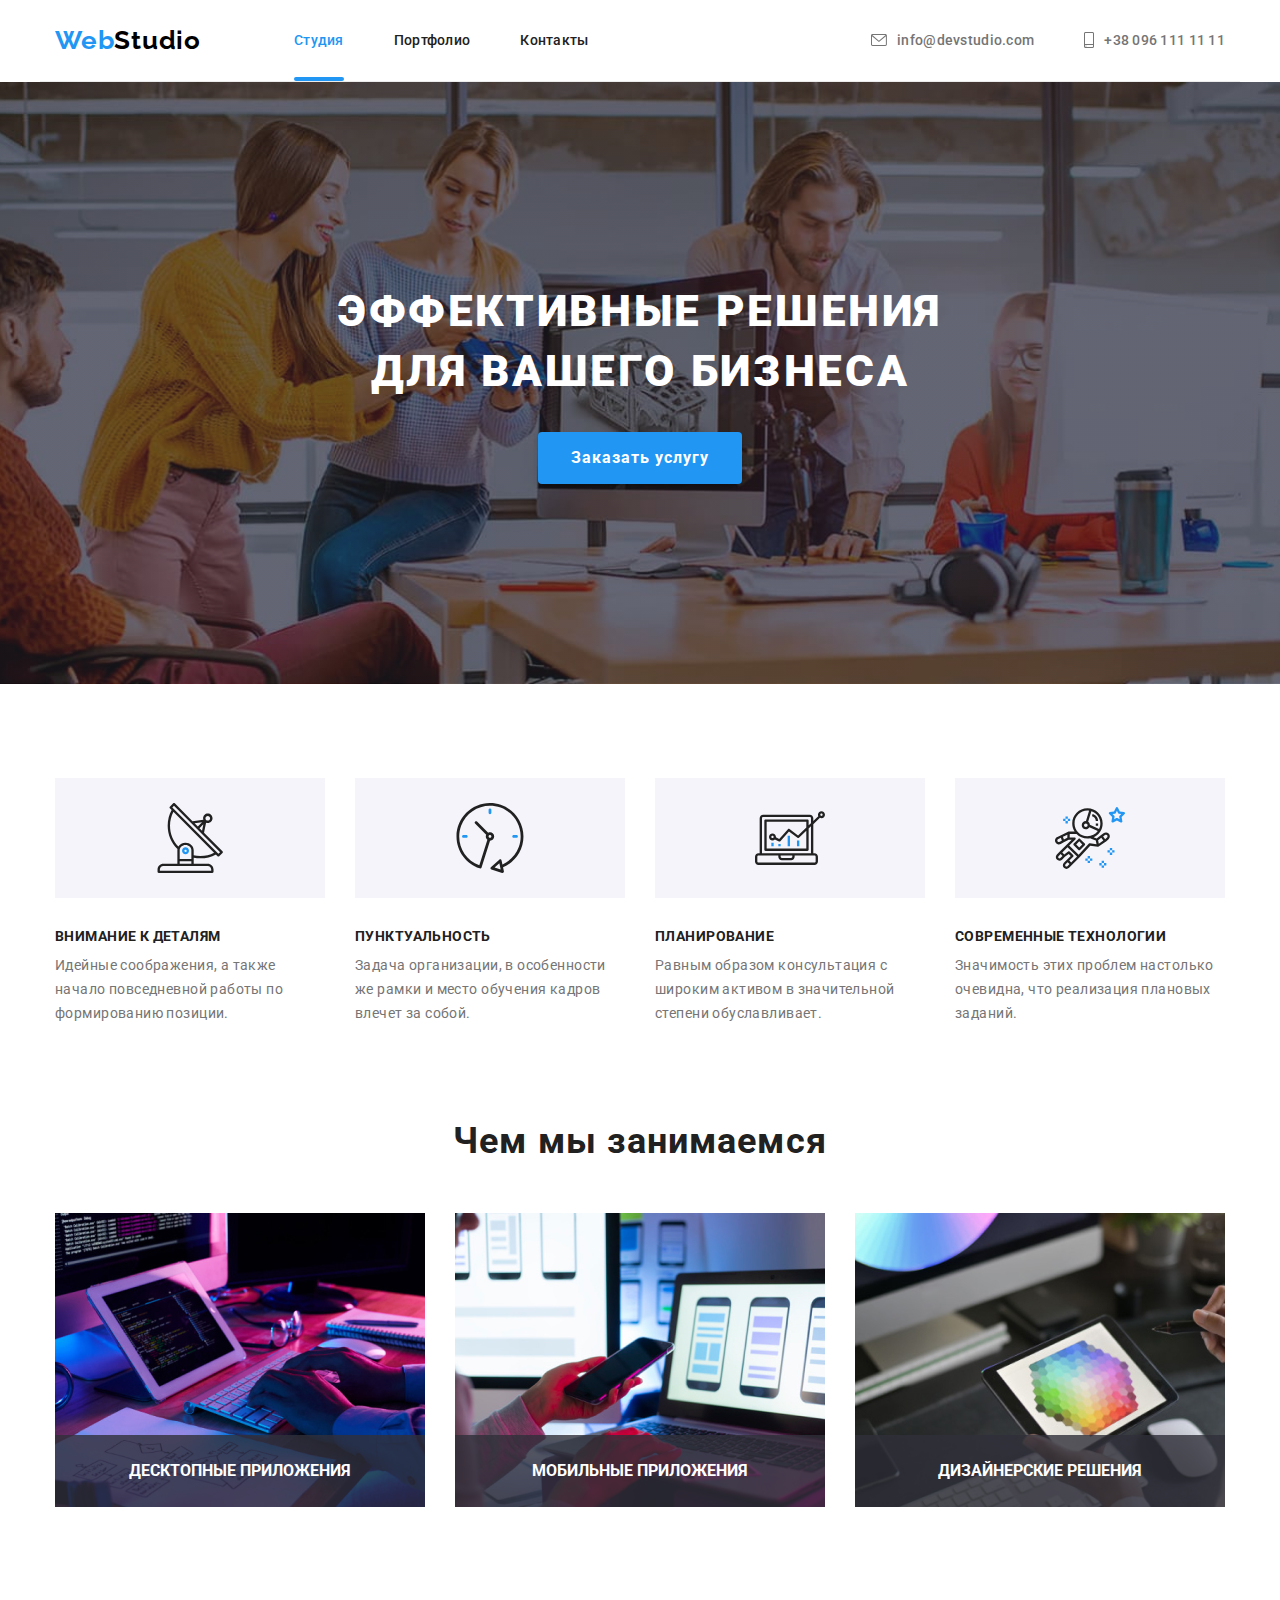
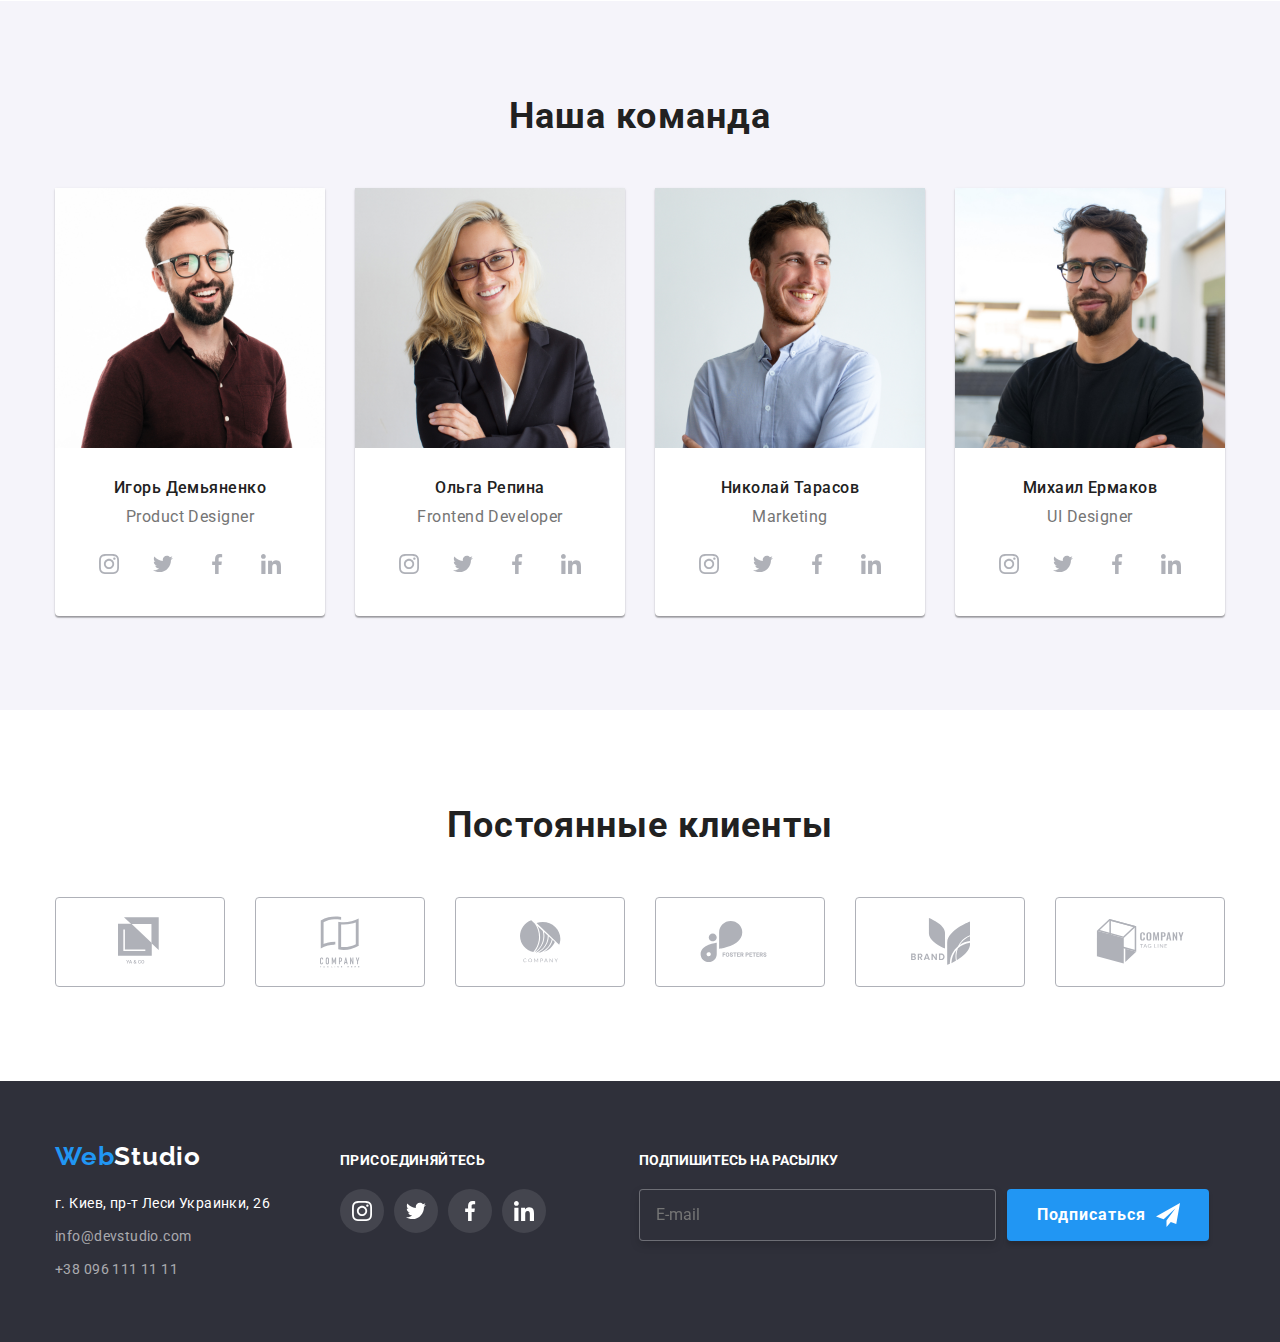
==== index.html @ 31b501a2 "HW7-BEM" ====
<!DOCTYPE html>
<html lang="ru">
  <head>
    <meta charset="UTF-8" />
    <meta name="viewport" content="width=device-width, initial-scale=1.0" />
    <title>WebStudio</title>
    <link rel="preconnect" href="https://fonts.gstatic.com" />
    <link
      href="https://fonts.googleapis.com/css2?family=Raleway:wght@700&family=Roboto:wght@400;500;700;900&display=swap"
      rel="stylesheet"
    />
    <link rel="stylesheet" href="./css/modern-normalize.css" />
    <link rel="stylesheet" href="./css/styles.css" />
  </head>
  <body>
    <!--Header-->
    <header>
      <!--CONTAINER-->
      <div class="container header">
        <nav class="header-nav">
          <a href="./index.html" class="logo">
            Web<span class="logo__subtext">Studio</span>
          </a>

          <ul class="nav-list">
            <li class="nav-list__item">
              <a href="./index.html" class="nav-list__link current">Студия</a>
            </li>
            <li class="nav-list__item">
              <a href="./portfolio.html" class="nav-list__link">Портфолио</a>
            </li>
            <li class="nav-list__item">
              <a href="" class="nav-list__link">Контакты</a>
            </li>
          </ul>
        </nav>
        <div class="contacts">
          <ul class="contacts-list">
            <li class="contacts-list__item">
              <a href="mailto:info@devstudio.com" class="contacts-list__link">
                <svg class="contacts-list__icon" width="16px" height="12px">
                  <use href="./images/sprite.svg#icon-envelope"></use>
                </svg>
                info@devstudio.com
              </a>
            </li>
            <li class="contacts-list__item">
              <a href="tel:+380961111111" class="contacts-list__link">
                <svg class="contacts-list__icon" width="10px" height="16px">
                  <use href="./images/sprite.svg#icon-smartphone"></use>
                </svg>
                +38 096 111 11 11
              </a>
            </li>
          </ul>
        </div>
      </div>
    </header>
    <!--main-container-->
    <main>
      <!--Hero-->
      <section class="hero">
        <!--CONTANER-->
        <div class="container-hero">
          <h1 class="hero-title">
            Эффективные решения <br />
            для вашего бизнеса
          </h1>
          <button class="hero-button" data-modal-open>Заказать услугу</button>
        </div>
      </section>
      <!--Features-->
      <section class="features">
        <!--CONTAINER-->
        <div class="container">
          <h2 class="visually-hidden">Приемущества</h2>
          <ul class="features-list">
            <li class="features-list__item">
              <div class="features-list__image">
                <svg width="70px" height="70px">
                  <use href="./images/sprite.svg#icon-antena1"></use>
                </svg>
              </div>
              <h3 class="features-list__title">Внимание к деталям</h3>
              <p class="features-list__description">
                Идейные соображения, а также начало повседневной работы по
                формированию позиции.
              </p>
            </li>
            <li class="features-list__item">
              <div class="features-list__image">
                <svg width="70px" height="70px">
                  <use href="./images/sprite.svg#icon-clock1"></use>
                </svg>
              </div>
              <h3 class="features-list__title">Пунктуальность</h3>
              <p class="features-list__description">
                Задача организации, в особенности же рамки и место обучения
                кадров влечет за собой.
              </p>
            </li>
            <li class="features-list__item">
              <div class="features-list__image">
                <svg width="70px" height="70px">
                  <use href="./images/sprite.svg#icon-diagram1"></use>
                </svg>
              </div>
              <h3 class="features-list__title">Планирование</h3>
              <p class="features-list__description">
                Равным образом консультация с широким активом в значительной
                степени обуславливает.
              </p>
            </li>
            <li class="features-list__item">
              <div class="features-list__image">
                <svg width="70px" height="70px">
                  <use href="./images/sprite.svg#icon-astronaut1"></use>
                </svg>
              </div>
              <h3 class="features-list__title">Современные технологии</h3>
              <p class="features-list__description">
                Значимость этих проблем настолько очевидна, что реализация
                плановых заданий.
              </p>
            </li>
          </ul>
        </div>
      </section>
      <!--Busynes-->
      <section class="busyness">
        <!--CONTAINER-->
        <div class="container">
          <h2 class="busyness-tilte">Чем мы занимаемся</h2>
          <ul class="busyness-list">
            <li class="busyness-list__item">
              <img
                src="./images/box-1.jpg"
                alt="Мужчина набирает текст на компьютере"
                width="370"
              />
              <p class="busyness-list__title">Десктопные приложения</p>
            </li>
            <li class="busyness-list__item">
              <img
                src="./images/box-2.jpg"
                alt="Мобильный телефон в руках у девушки"
                width="370"
              />
              <p class="busyness-list__title">Мобильные приложения</p>
            </li>
            <li class="busyness-list__item">
              <img
                src="./images/box-3.jpg"
                alt="Планшет со стилусом в руках"
                width="370"
              />
              <p class="busyness-list__title">Дизайнерские решения</p>
            </li>
          </ul>
        </div>
      </section>
      <!--Наша команда-->
      <section class="team">
        <!--CONTAINER-->
        <div class="container">
          <h2 class="team-title">Наша команда</h2>
          <ul class="team-list">
            <li class="team-list__item">
              <img
                src="./images/igor-demjanenko.jpg"
                alt="Игорь Демьяненко"
                width="270"
              />
              <h3 class="team-list__member">Игорь Демьяненко</h3>
              <p class="team-list__position">Product Designer</p>
              <ul class="social-list">
                <li class="social-list__item">
                  <a href="instagram" class="social-list__link">
                    <svg class="social-list__icon" width="20px" height="20px">
                      <use href="./images/sprite.svg#icon-instagram"></use>
                    </svg>
                  </a>
                </li>

                <li class="social-list__item">
                  <a href="twitter" class="social-list__link">
                    <svg class="social-list__icon" width="20px" height="20px">
                      <use href="./images/sprite.svg#icon-twitter"></use>
                    </svg>
                  </a>
                </li>

                <li class="social-list__item">
                  <a href="facebook" class="social-list__link">
                    <svg class="social-list__icon" width="20px" height="20px">
                      <use href="./images/sprite.svg#icon-facebook"></use>
                    </svg>
                  </a>
                </li>

                <li class="social-list__item">
                  <a href="linkedin" class="social-list__link">
                    <svg class="social-list__icon" width="20px" height="20px">
                      <use href="./images/sprite.svg#icon-linkedin"></use>
                    </svg>
                  </a>
                </li>
              </ul>
            </li>
            <li class="team-list__item">
              <img
                src="./images/olga-repina.jpg"
                alt="Ольга Репина"
                width="270"
              />
              <h3 class="team-list__member">Ольга Репина</h3>
              <p class="team-list__position">Frontend Developer</p>
              <ul class="social-list">
                <li class="social-list__item">
                  <a href="instagram" class="social-list__link">
                    <svg class="social-list__icon" width="20px" height="20px">
                      <use href="./images/sprite.svg#icon-instagram"></use>
                    </svg>
                  </a>
                </li>

                <li class="social-list__item">
                  <a href="twitter" class="social-list__link">
                    <svg class="social-list__icon" width="20px" height="20px">
                      <use href="./images/sprite.svg#icon-twitter"></use>
                    </svg>
                  </a>
                </li>

                <li class="social-list__item">
                  <a href="facebook" class="social-list__link">
                    <svg class="social-list__icon" width="20px" height="20px">
                      <use href="./images/sprite.svg#icon-facebook"></use>
                    </svg>
                  </a>
                </li>

                <li class="social-list__item">
                  <a href="linkedin" class="social-list__link">
                    <svg class="social-list__icon" width="20px" height="20px">
                      <use href="./images/sprite.svg#icon-linkedin"></use>
                    </svg>
                  </a>
                </li>
              </ul>
            </li>

            <li class="team-list__item">
              <img
                src="./images/nikolay-tarasov.jpg"
                alt="Николай Тарасов"
                width="270"
              />
              <h3 class="team-list__member">Николай Тарасов</h3>
              <p class="team-list__position">Marketing</p>
              <ul class="social-list">
                <li class="social-list__item">
                  <a href="instagram" class="social-list__link">
                    <svg class="social-list__icon" width="20px" height="20px">
                      <use href="./images/sprite.svg#icon-instagram"></use>
                    </svg>
                  </a>
                </li>

                <li class="social-list__item">
                  <a href="twitter" class="social-list__link">
                    <svg class="social-list__icon" width="20px" height="20px">
                      <use href="./images/sprite.svg#icon-twitter"></use>
                    </svg>
                  </a>
                </li>

                <li class="social-list__item">
                  <a href="facebook" class="social-list__link">
                    <svg class="social-list__icon" width="20px" height="20px">
                      <use href="./images/sprite.svg#icon-facebook"></use>
                    </svg>
                  </a>
                </li>

                <li class="social-list__item">
                  <a href="linkedin" class="social-list__link">
                    <svg class="social-list__icon" width="20px" height="20px">
                      <use href="./images/sprite.svg#icon-linkedin"></use>
                    </svg>
                  </a>
                </li>
              </ul>
            </li>
            <li class="team-list__item">
              <img
                src="./images/mikhail-ermakov.jpg"
                alt="Михаил Ермаков"
                width="270"
              />
              <h3 class="team-list__member">Михаил Ермаков</h3>
              <p class="team-list__position">UI Designer</p>
              <ul class="social-list">
                <li class="social-list__item">
                  <a href="instagram" class="social-list__link">
                    <svg class="social-list__icon" width="20px" height="20px">
                      <use href="./images/sprite.svg#icon-instagram"></use>
                    </svg>
                  </a>
                </li>

                <li class="social-list__item">
                  <a href="twitter" class="social-list__link">
                    <svg class="social-list__icon" width="20px" height="20px">
                      <use href="./images/sprite.svg#icon-twitter"></use>
                    </svg>
                  </a>
                </li>

                <li class="social-list__item">
                  <a href="facebook" class="social-list__link">
                    <svg class="social-list__icon" width="20px" height="20px">
                      <use href="./images/sprite.svg#icon-facebook"></use>
                    </svg>
                  </a>
                </li>

                <li class="social-list__item">
                  <a href="linkedin" class="social-list__link">
                    <svg class="social-list__icon" width="20px" height="20px">
                      <use href="./images/sprite.svg#icon-linkedin"></use>
                    </svg>
                  </a>
                </li>
              </ul>
            </li>
          </ul>
        </div>
      </section>
      <!--Clients-->
      <section class="clients">
        <div class="container">
          <h2 class="clients-title">Постоянные клиенты</h2>
          <ul class="clients-list">
            <li>
              <a href="" class="clients-list__link">
                <svg class="clients-list__icon" width="45px" height="50px">
                  <use href="./images/sprite.svg#icon-company1"></use>
                </svg>
              </a>
            </li>
            <li>
              <a href="" class="clients-list__link">
                <svg class="clients-list__icon" width="40px" height="52px">
                  <use href="./images/sprite.svg#icon-company2"></use>
                </svg>
              </a>
            </li>
            <li>
              <a href="" class="clients-list__link">
                <svg class="clients-list__icon" width="41px" height="43px">
                  <use href="./images/sprite.svg#icon-company3"></use>
                </svg>
              </a>
            </li>
            <li>
              <a href="" class="clients-list__link">
                <svg class="clients-list__icon" width="80px" height="42px">
                  <use href="./images/sprite.svg#icon-company4"></use>
                </svg>
              </a>
            </li>
            <li>
              <a href="" class="clients-list__link">
                <svg class="clients-list__icon" width="59px" height="47px">
                  <use href="./images/sprite.svg#icon-company5"></use>
                </svg>
              </a>
            </li>
            <li>
              <a href="" class="clients-list__link">
                <svg class="clients-list__icon" width="89px" height="45px">
                  <use href="./images/sprite.svg#icon-company6"></use>
                </svg>
              </a>
            </li>
          </ul>
        </div>
      </section>
    </main>
    <!--Footer-->
    <footer class="footer">
      <!--CONTAINER-->
      <div class="container footer-content">
        <div>
          <a href="./index.html" class="logo">
            Web<span class="logo__subtext--white">Studio</span>
          </a>
          <ul class="footer-list">
            <li class="footer-list__item">
              <address class="footer-list__adress">
                г. Киев, пр-т Леси Украинки, 26
              </address>
            </li>
            <li class="footer-list__item">
              <a href="mailto:info@devstudio.com" class="footer-list__contacts"
                >info@devstudio.com</a
              >
            </li>
            <li class="footer-list__item">
              <a href="tel:+380961111111" class="footer-list__contacts"
                >+38 096 111 11 11
              </a>
            </li>
          </ul>
        </div>

        <div class="subscribe">
          <p class="subscribe-title">Присоединяйтесь</p>
          <ul class="subscribe-list">
            <li class="subscribe-list__item">
              <a href="" class="subscribe-list__link">
                <svg class="subscribe-list__icon" width="20px" height="20px">
                  <use href="./images/sprite.svg#icon-instagram"></use>
                </svg>
              </a>
            </li>
            <li class="subscribe-list__item">
              <a href="" class="subscribe-list__link">
                <svg class="subscribe-list__icon" width="20px" height="20px">
                  <use href="./images/sprite.svg#icon-twitter"></use>
                </svg>
              </a>
            </li>
            <li class="subscribe-list__item">
              <a href="" class="subscribe-list__link">
                <svg class="subscribe-list__icon" width="20px" height="20px">
                  <use href="./images/sprite.svg#icon-facebook"></use>
                </svg>
              </a>
            </li>
            <li class="subscribe-list__item">
              <a href="" class="subscribe-list__link">
                <svg class="subscribe-list__icon" width="20px" height="20px">
                  <use href="./images/sprite.svg#icon-linkedin"></use>
                </svg>
              </a>
            </li>
          </ul>
        </div>

        <form class="mailing">
          <p class="mailing__title">Подпишитесь на расылку</p>
          <div class="mailing__form">
            <input
              class="mailing__input"
              type="email"
              name="mail"
              placeholder="E-mail"
            />
            <button type="submit" class="mailing-button">
              Подписаться<svg
                class="mailing-button__icon"
                width="24px"
                height="24px"
              >
                <use href="./images/sprite.svg#icon-send"></use>
              </svg>
            </button>
          </div>
        </form>
      </div>
    </footer>
    <!--Modal-->
    <div class="backdrop is-hidden" data-modal>
      <div class="modal">
        <button class="button-close" data-modal-close>
          <svg width="18px" height="18px" class="button-close__icon">
            <use href="./images/sprite.svg#icon-close-black"></use>
          </svg>
        </button>
        <form name="modal-form" class="modal-form">
          <p class="modal-form__title">
            Оставьте свои данные, мы вам перезвоним
          </p>
          <div class="modal-form__field">
            <label class="modal-form__label" for="name">Имя</label>
            <div class="modal-form__item">
              <input
                type="text"
                name="user-name"
                id="name"
                class="modal-form__input"
              />
              <svg width="18px" height="18px" class="modal-form__icon">
                <use href="./images/sprite.svg#icon-person-black-18dp"></use>
              </svg>
            </div>
          </div>

          <div class="modal-form__field">
            <label class="modal-form__label" for="tel">Телефон</label>
            <div class="modal-form__item">
              <input
                type="tel"
                name="phone-number"
                id="tel"
                class="modal-form__input"
              />
              <svg width="18px" height="18px" class="modal-form__icon">
                <use href="./images/sprite.svg#icon-phone-black-18dp"></use>
              </svg>
            </div>
          </div>

          <div class="modal-form__field">
            <label class="modal-form__label" for="mail">Почта</label>
            <div class="modal-form__item">
              <input
                type="email"
                name="email"
                id="mail"
                class="modal-form__input"
              />
              <svg width="18px" height="18px" class="modal-form__icon">
                <use href="./images/sprite.svg#icon-email-black-18dp"></use>
              </svg>
            </div>
          </div>

          <div class="modal-form__field">
            <label class="modal-form__label" for="comment">Комментарий</label>
            <textarea
              class="modal-form__textarea"
              name="comment"
              rows="6"
              id="comment"
              placeholder="Введите текст"
            ></textarea>
          </div>

          <div class="checkbox">
            <label class="checkbox__item">
              <input class="checkbox__input" type="checkbox" name="policy" />
              <span class="checkbox__icon"></span>Соглашаюсь с рассылкой и
              принимаю
              <a href="" class="checkbox__link">Условия договора</a>
            </label>
          </div>
          <button class="modal-button">Отправить</button>
        </form>
      </div>
    </div>

    <script src="./js/modal.js"></script>
  </body>
</html>
---- css/styles.css ----
:root {
  --active-elements: rgba(33, 150, 243, 1);

  --title-text: rgba(33, 33, 33, 1);

  --description-text: rgba(117, 117, 117, 1);

  --hero-title: rgba(255, 255, 255, 1);

  --footer-contacts-op60: rgba(255, 255, 255, 0.6);

  --background-header: rgba(255, 255, 255, 1);

  --background-hero: rgba(47, 48, 58, 1);

  --backgound-team: rgba(245, 244, 250, 1);
  
  --icons-color: rgba(175, 177, 184, 1);
}

body {
  font-family: 'Roboto', sans-serif;
}

header {
  background-color: var(--background-header);
}

footer {
  background-color: var(--background-hero);
}

ul {
  list-style-type: none;
}

img {
  display: block;
  max-width: 100%;
  height: auto;
}

textarea {
  resize: none;
}

h1,
h2,
h3,
h4,
h5,
h6,
p {
  margin-top: 0px;
  margin-bottom: 0px;
}

body.modal-open {
  overflow: hidden;
}

.visually-hidden {
  position: absolute;
  clip: rect(0 0 0 0);
  width: 1px;
  height: 1px;
  margin: -1px;
}

/* Header */
.logo {
  font-family: 'Raleway', sans-serif;
  text-decoration: none;
  color: #2196f3;
  font-weight: 700;
  font-size: 26px;
  line-height: 1.19;
  letter-spacing: 0.03em;
}

.logo__subtext {
  color: #000000;
}

.header {
  display: flex;
  justify-content: space-between;
  border-bottom: 1px solid #ececec;
}

.header-nav {
  display: flex;
  justify-content: space-between;
  align-items: center;
}

.nav-list__link:hover,
.nav-list__link:focus {
  color: var(--active-elements);
}

.contacts-list__link:hover,
.contacts-list__link:focus {
  color: var(--active-elements);
}

.nav-list {
  display: flex;
  margin-left: 93px;
  margin-top: 0px;
  margin-bottom: 0px;
  padding: 0px;
}

.nav-list__item:not(:last-child) {
  margin-right: 50px;
}

.nav-list__link {
  position: relative;
  display: block;
  padding-top: 32px;
  padding-bottom: 32px;
  text-decoration: none;
  color: var(--title-text);
  font-weight: 500;
  font-size: 14px;
  line-height: 1.21;
  letter-spacing: 0.02em;
  transition: color 250ms cubic-bezier(0.4, 0, 0.2, 1);
}

.nav-list__link.current {
  color: var(--active-elements);
}

.current:after {
  position: absolute;
  content: '';
  left: 0;
  bottom: 0;
  width: 100%;
  height: 4px;
  border-radius: 2px;
  background-color: var(--active-elements);
}

.contacts {
  display: flex;
  align-items: center;
  margin-left: auto;
}

.contacts-list {
  display: flex;
  margin: 0px;
  padding: 0px;
}

.contacts-list__item:not(:last-child) {
  margin-right: 50px;
}

.contacts-list__link {
  text-decoration: none;
  color: var(--description-text);
  font-weight: 500;
  font-size: 14px;
  line-height: 1.21;
  letter-spacing: 0.02em;
  padding-top: 32px;
  padding-bottom: 32px;
  display: flex;
  align-items: center;
  transition: color 250ms cubic-bezier(0.4, 0, 0.2, 1);
}

.contacts-list__icon {
  margin-right: 10px;
  fill: currentColor;
}

.contacts-list__icon:hover,
.contacts-list__icon:focus {
  fill: var(--active-elements);
}

.container {
  width: 1200px;
  padding: 0px 15px;
  margin: 0 auto;
}

/* Hero */
.container-hero {
  max-width: 1600px;
  max-height: 600px;
  margin: 0 auto;
}

.hero {
  background-color: var(--background-hero);
  text-align: center;
  padding-top: 200px;
  padding-bottom: 200px;
  background-image: linear-gradient(
      to right,
      rgba(47, 48, 58, 0.4),
      rgba(47, 48, 58, 0.4)
    ),
    url(../images/hero.jpg);
  background-repeat: no-repeat;
  background-size: cover;
  background-position: center;
}

.hero-title {
  color: var(--hero-title);
  font-weight: 900;
  font-size: 44px;
  line-height: 1.36;
  text-align: center;
  text-transform: uppercase;
  letter-spacing: 0.06em;
  margin-bottom: 30px;
}

.hero-button {
  background-color: var(--active-elements);
  color: var(--background-header);
  font-weight: 700;
  font-size: 16px;
  line-height: 1.87;
  letter-spacing: 0.06em;
  text-decoration: none;
  display: flex;
  margin-right: auto;
  margin-left: auto;
  border-radius: 4px;
  padding: 10px 32px;
  cursor: pointer;
  border: 1px solid transparent;
  box-shadow: 0px 4px 4px rgba(0, 0, 0, 0.25);
  transition: background-color 250ms cubic-bezier(0.4, 0, 0.2, 1);
}

.hero-button:hover,
.hero-button:focus {
  background: #188ce8;
  box-shadow: 0px 4px 4px rgba(0, 0, 0, 0.15);
  border-radius: 4px;
}

/* Features */
.features {
  padding-top: 94px;
  padding-bottom: 94px;
}

.features-list {
  display: flex;
  margin: 0px;
  padding: 0px;
  justify-content: space-between;
}

.features-list__item {
  flex-basis: calc(100% / 4 - 30px);
  margin-right: 30px;
}

.features-list__item:last-child {
  margin-right: 0px;
}

.features-list__image {
  display: flex;
  background-color: var(--backgound-team);
  width: 270px;
  height: 120px;
  align-items: center;
  justify-content: center;
  margin-bottom: 30px;
}

.features-list__title {
  color: var(--title-text);
  font-weight: 700;
  font-size: 14px;
  font-style: normal;
  line-height: 1.21;
  letter-spacing: 0.03em;
  text-transform: uppercase;
  margin-bottom: 10px;
}

.features-list__description {
  color: var(--description-text);
  font-weight: 400;
  font-size: 14px;
  line-height: 1.71;
  letter-spacing: 0.03em;
}

/* Busynes */
.busyness {
  padding-bottom: 94px;
}

.busyness-tilte {
  color: var(--title-text);
  font-weight: 700;
  font-size: 36px;
  line-height: 1.19;
  letter-spacing: 0.03em;
  text-align: center;
  padding-bottom: 50px;
}

.busyness-list {
  display: flex;
  margin: 0px;
  padding: 0px;
}

.busyness-list__item:not(:last-child) {
  width: 370px;
  margin-right: 30px;
}

.busyness-list__item {
  position: relative;
}

.busyness-list__title {
  font-weight: 700;
  line-height: 1.14;
  text-align: center;
  text-transform: uppercase;
  position: absolute;
  bottom: 0;
  left: 50%;
  transform: translate(-50%, 0);
  width: 100%;
  padding-top: 27px;
  padding-bottom: 27px;
  color: var(--hero-title);
  background: rgba(47, 48, 58, 0.8);
}

/* Team */
.team {
  background-color: var(--backgound-team);
  padding-top: 94px;
  padding-bottom: 94px;
}

.team-title {
  color: var(--title-text);
  font-weight: 700;
  font-size: 36px;
  line-height: 1.19;
  letter-spacing: 0.03em;
  text-align: center;
  padding-bottom: 50px;
}

.team-list {
  display: flex;
  margin: 0px;
  padding: 0px;
  justify-content: space-between;
}

.team-list__item {
  background-color: #ffffff;
  width: 270px;
  flex-basis: calc(100% / 4 - 30px);
  text-align: center;
  box-shadow: 0px 1px 3px rgba(0, 0, 0, 0.12), 0px 1px 1px rgba(0, 0, 0, 0.14),
    0px 2px 1px rgba(0, 0, 0, 0.2);
  border-radius: 0px 0px 4px 4px;
}

.team-list__member {
  color: var(--title-text);
  font-weight: 500;
  font-size: 16px;
  line-height: 1.19;
  letter-spacing: 0.03em;
  padding-top: 30px;
  padding-bottom: 10px;
}

.team-list__position {
  color: var(--description-text);
  font-size: 16px;
  line-height: 1.19;
  letter-spacing: 0.03em;
  padding-bottom: 16px;
}

.social-list {
  display: flex;
  margin-right: 32px;
  margin-bottom: 30px;
  margin-left: 32px;
  padding: 0px;
}

.social-list__item:not(:last-child) {
  margin-right: 10px;
}

.social-list__link {
  display: flex;
  align-items: center;
  justify-content: center;
  width: 44px;
  height: 44px;
  border-radius: 50%;
  transition: background-color 250ms cubic-bezier(0.4, 0, 0.2, 1);
}

.social-list__icon {
  fill: var(--icons-color);
}

.social-list__link:hover .social-list__icon,
.social-list__link:focus .social-list__icon {
  fill: var(--hero-title);
}

.social-list__link:hover,
.social-list__link:focus {
  background-color: var(--active-elements);
}
 
/* Clients */
.clients {
  padding-top: 94px;
  padding-bottom: 94px;
}

.clients-title {
  color: var(--title-text);
  font-weight: 700;
  font-size: 36px;
  line-height: 1.19;
  letter-spacing: 0.03em;
  text-align: center;
  margin-bottom: 50px;
}

.clients-list {
  display: flex;
  justify-content: space-between;
  padding: 0px;
  margin: 0px;
}

.clients-list:not(:last-child) {
  margin-right: 30px;
}

.clients-list__link {
  display: flex;
  align-items: center;
  justify-content: center;
  width: 170px;
  height: 90px;
  border: 1px solid var(--icons-color);
  border-radius: 4px;
  transition: border-color 250ms cubic-bezier(0.4, 0, 0.2, 1);
}

.clients-list__icon {
  fill: var(--icons-color);
  transition: fill 250ms cubic-bezier(0.4, 0, 0.2, 1);
}

.clients-list__link:hover,
.clients-list__link:focus {
  border-color: var(--active-elements);
}

.clients-list__link:focus .clients-list__icon,
.clients-list__link:hover .clients-list__icon {
  fill: var(--active-elements);
}

/* Footer */
.footer {
  padding-top: 60px;
  padding-bottom: 60px;
}

.logo__subtext--white {
  color: #fff;
}

.footer-list {
  display: block;
  margin: 0px;
  padding-left: 0px;
}

.footer-list__item:not(:last-child) {
  padding-bottom: 9px;
  margin-bottom: 0px;
}

.footer-list__adress {
  font-style: normal;
  color: var(--hero-title);
  text-decoration: none;
  font-weight: 400;
  font-size: 14px;
  line-height: 1.71;
  letter-spacing: 0.03em;
  padding-top: 20px;
}

.footer-list__contacts {
  color: var(--footer-contacts-op60);
  text-decoration: none;
  font-style: normal;
  font-weight: 400;
  font-size: 14px;
  line-height: 1.71;
  letter-spacing: 0.03em;
}

/*Footer-Subsribe*/
.footer-content {
  display: flex;
  align-items: baseline;
}

.subscribe {
  display: block;
  margin-left: 70px;
  margin-right: 93px;
}

.subscribe-title {
  color: var(--hero-title);
  font-weight: 700;
  font-size: 14px;
  line-height: 1.14;
  letter-spacing: 0.03em;
  text-transform: uppercase;
  margin-bottom: 20px;
}

.subscribe-list {
  display: flex;
  margin: 0px;
  padding: 0px;
}

.subscribe-list__item:not(:last-child) {
  margin-right: 10px;
}

.subscribe-list__link {
  display: flex;
  width: 44px;
  height: 44px;
  border-radius: 50%;
  padding: 12px;
  background: rgba(255, 255, 255, 0.1);
  transition: background-color 250ms cubic-bezier(0.4, 0, 0.2, 1);
}

.subscribe-list__link:hover,
.subscribe-list__link:focus {
  background: var(--active-elements);
}

.subscribe-list__icon {
  fill: var(--hero-title);
}

/*Footer-Mailing*/
.mailing {
  display: flex;
  flex-direction: column;
  width: 570px;
  height: 86px;
}

.mailing__title {
  font-weight: 700;
  font-size: 14px;
  line-height: 1.14;
  text-transform: uppercase;
  margin-bottom: 20px;
  color: var(--hero-title);
}

.mailing__form {
  display: flex;
}

.mailing__input {
  display: inline-block;
  width: 100%;
  padding-top: 15px;
  padding-bottom: 15px;
  padding-left: 16px;
  margin-right: 11px;
  color: #ffffff;
  background: #2f303a;
  border: 1px solid rgba(255, 255, 255, 0.3);
  box-sizing: border-box;
  filter: drop-shadow(0px 4px 4px rgba(0, 0, 0, 0.15));
  border-radius: 4px;
}

.mailing__input:focus {
  border: 1px solid var(--active-elements);
  outline: currentColor;
}

.mailing-button {
  background-color: var(--active-elements);
  color: var(--hero-title);
  font-weight: 700;
  font-size: 16px;
  line-height: 1.87;
  letter-spacing: 0.06em;
  text-decoration: none;
  display: inline-flex;
  justify-content: center;
  align-items: center;
  text-align: center;
  border-radius: 4px;
  margin: 0;
  padding-top: 10px;
  padding-right: 28px;
  padding-bottom: 10px;
  padding-left: 29px;
  cursor: pointer;
  border: 1px solid transparent;
  box-shadow: 0px 4px 4px rgb(0 0 0 / 15%);
}

.mailing-button__icon {
  width: 24px;
  height: 24px;
  margin-left: 10px;
  fill: var(--hero-title);
}

.mailing-button:hover,
.mailing-button:focus {
  background: #188ce8;
  box-shadow: 0px 4px 4px rgba(0, 0, 0, 0.15);
  border-radius: 4px;
}

/* Portfolio */
.portfolio {
  padding-bottom: 94px;
}

.portfolio-nav {
  display: flex;
  padding-top: 94px;
  padding-bottom: 50px;
  margin: 0px;
  padding-left: 0;
  justify-content: center;
}

.portfolio-nav__item:not(:last-child) {
  margin-right: 8px;
  padding-left: 0px;
}

.portfolio-nav__button {
  display: block;
  font-family: 'Roboto', sans-serif;
  background-color: #f5f4fa;
  color: #212121;
  font-weight: 500;
  font-size: 16px;
  line-height: 1.62;
  letter-spacing: 0.03em;
  border-radius: 4px;
  border: none;
  padding: 6px 22px;

  transition: color 250ms cubic-bezier(0.4, 0, 0.2, 1),
    background-color 250ms cubic-bezier(0.4, 0, 0.2, 1),
    box-shadow 250ms cubic-bezier(0.4, 0, 0.2, 1);
}

.portfolio-nav__button:hover,
.portfolio-nav__button:focus {
  color: var(--hero-title);
  background: var(--active-elements);
  box-shadow: 0px 3px 1px rgba(0, 0, 0, 0.1), 0px 1px 2px rgba(0, 0, 0, 0.08),
    0px 2px 2px rgba(0, 0, 0, 0.12);
}

.card-set {
  display: flex;
  flex-wrap: wrap;
  margin-right: -30px;
  margin-bottom: -30px;
  margin-top: 0px;
  padding-left: 0px;
  padding-right: 0px;
}

.card-set__item {
  display: block;

  background-color: var(--background-header);
  flex-basis: calc(100% / 3 - 30px);
  margin-right: 30px;
  margin-bottom: 30px;
}

.card-set__item:nth-child(3n + 3) {
  margin-right: 0px;
  padding-right: 0px;
}

.card-set__link {
  display: block;
  text-decoration: none;
  transition: box-shadow 250ms cubic-bezier(0.4, 0, 0.2, 1);
}

.card-set__link:hover,
.card-set__link:focus {
  box-shadow: 0px 1px 1px rgb(0 0 0 / 12%), 0px 4px 4px rgb(0 0 0 / 6%),
    1px 4px 6px rgb(0 0 0 / 16%);
}

.card-set__card {
  position: relative;
  overflow: hidden;
}

.card-set__overlay {
  position: absolute;
  font-size: 18px;
  line-height: 1.56;
  letter-spacing: 0.03em;
  width: 100%;
  padding: 63px 24px;
  left: 0;
  top: 294px;
  color: var(--hero-title);
  background: rgba(33, 150, 243, 0.9);
  transform: translateY 294px;
  transition: transform 250ms cubic-bezier(0.4, 0, 0.2, 1);
}

.card-set__link:hover .card-set__overlay,
.card-set__link:focus .card-set__overlay {
  transform: translateY(-100%);
}

.card-set__tumb {
  padding: 20px 24px;
  border: solid #eeeeee;
  border-width: 0px 1px 1px 1px;
}

.card-set__title {
  color: var(--title-text);
  font-weight: 700;
  font-size: 18px;
  line-height: 2;
  letter-spacing: 0.06em;
  margin-bottom: 4px;
}

.card-set__text {
  color: var(--description-text);
  font-weight: 400;
  font-size: 16px;
  line-height: 1.87;
  letter-spacing: 0.03em;
}

/* Modal */
.backdrop {
  position: fixed;
  top: 0px;
  left: 0px;
  width: 100%;
  height: 100%;
  background: rgba(0, 0, 0, 0.2);

  opacity: 1;
  transition: opacity 250ms cubic-bezier(0.4, 0, 0.2, 1);
}

.backdrop.is-hidden {
  opacity: 0;
  pointer-events: none;
  visibility: visible;
}

.modal {
  position: absolute;
  top: 50%;
  left: 50%;
  transform: translate(-50%, -50%);

  width: 528px;
  height: 581px;
  border-radius: 4px;
  background-color: var(--background-header);
}

.button-close {
  position: absolute;
  top: 8px;
  right: 8px;
  width: 30px;
  height: 30px;
  border-radius: 50%;
  cursor: pointer;
  border: 1px solid rgba(0, 0, 0, 0.1);
  background-color: #fff;
  padding: 0px;
}

.button-close__icon {
  display: block;
  margin-left: auto;
  margin-right: auto;
  fill: #000000;
  transition: fill 250ms cubic-bezier(0.4, 0, 0.2, 1);
}

.button-close:hover .button-close__icon,
.button-close:focus .button-close__icon {
  fill: var(--active-elements);
}

.modal-form {
  padding: 40px;
  margin-right: 0px;
}

.modal-form__title {
  font-weight: 700;
  font-size: 20px;
  line-height: 1.15;
  text-align: center;
  letter-spacing: 0.03em;
  padding-bottom: 12px;
  color: var(--title-text);
}

.modal-form__field {
  display: flex;
  flex-direction: column;
}

.modal-form__label {
  font-size: 12px;
  line-height: 1.17;
  letter-spacing: 0.01em;
  margin-bottom: 4px;
  color: var(--description-text);
}

.modal-form__item {
  display: flex;
  position: relative;
}

.modal-form__input {
  margin-bottom: 10px;
  padding: 11px 12px;
  padding-left: 42px;

  border: 1px solid rgba(33, 33, 33, 0.2);
  box-sizing: border-box;
  border-radius: 4px;
  width: 100%;
  height: 40px;
  cursor: pointer;
  transition: border 250ms cubic-bezier(0.4, 0, 0.2, 1);
}

.modal-form__input:focus-within {
  border: 1px solid var(--active-elements);
  outline: currentColor;
}

.modal-form__icon {
  position: absolute;
  top: 40%;
  left: 15px;
  transform: translateY(-50%);
  display: inline-block;
  transition: fill 250ms cubic-bezier(0.4, 0, 0.2, 1);
}

.modal-form__input:focus ~ .modal-form__icon {
  fill: var(--active-elements);
}

.modal-form__textarea {
  padding: 12px 16px;
  margin-bottom: 20px;
  height: 120px;
  border: 1px solid rgba(33, 33, 33, 0.2);
  box-sizing: border-box;
  border-radius: 4px;
  cursor: pointer;
  transition: border 250ms cubic-bezier(0.4, 0, 0.2, 1);
}

.modal-form__textarea:focus {
  border: 1px solid var(--active-elements);
  outline: currentColor;
}

.modal-form__textarea::placeholder {
  font-size: 12px;
  color: rgba(117, 117, 117, 0.5);
}

.checkbox {
  padding-bottom: 30px;
}

.checkbox__item {
  position: relative;
  font-weight: 400;
  font-size: 14px;
  line-height: 1.71;
  letter-spacing: 0.03em;
  color: #757575;
}

.checkbox__input {
  position: absolute;

  -webkit-appearance: none;
  -moz-appearance: none;
  appearance: none;
}

.checkbox__icon {
  display: inline-block;
  content: '';
  width: 16px;
  height: 15px;
  margin-right: 8px;
  margin-left: 12px;

  border: 2px solid #212121;
  border-radius: 2px;
  transform: translateY(20%);
  transition: color 250ms cubic-bezier(0.4, 0, 0.2, 1);
}

.checkbox__link {
  color: var(--active-elements);
  text-decoration-skip-ink: none;
}

.checkbox__input:checked + .checkbox__icon {
  border-color: var(--active-elements);
  background-color: var(--active-elements);
  background-image: url(../images/check.svg);
  background-size: contain;
  background-origin: border-box;
  transition: background-color 250ms cubic-bezier(0.4, 0, 0.2, 1);
}

.modal-button {
  background-color: var(--active-elements);
  color: var(--background-header);
  font-weight: 700;
  font-size: 16px;
  line-height: 1.87;
  letter-spacing: 0.06em;
  text-decoration: none;
  display: flex;
  margin-right: auto;
  margin-left: auto;
  border-radius: 4px;
  padding: 10px 55px 10px 56px;
  cursor: pointer;
  border: 1px solid transparent;
  box-shadow: 0px 4px 4px rgba(0, 0, 0, 0.25);
  transition: background-color 250ms cubic-bezier(0.4, 0, 0.2, 1);
}

.modal-button:hover,
.modal-button:focus {
  background: #188ce8;
  box-shadow: 0px 4px 4px rgba(0, 0, 0, 0.15);
  border-radius: 4px;
}
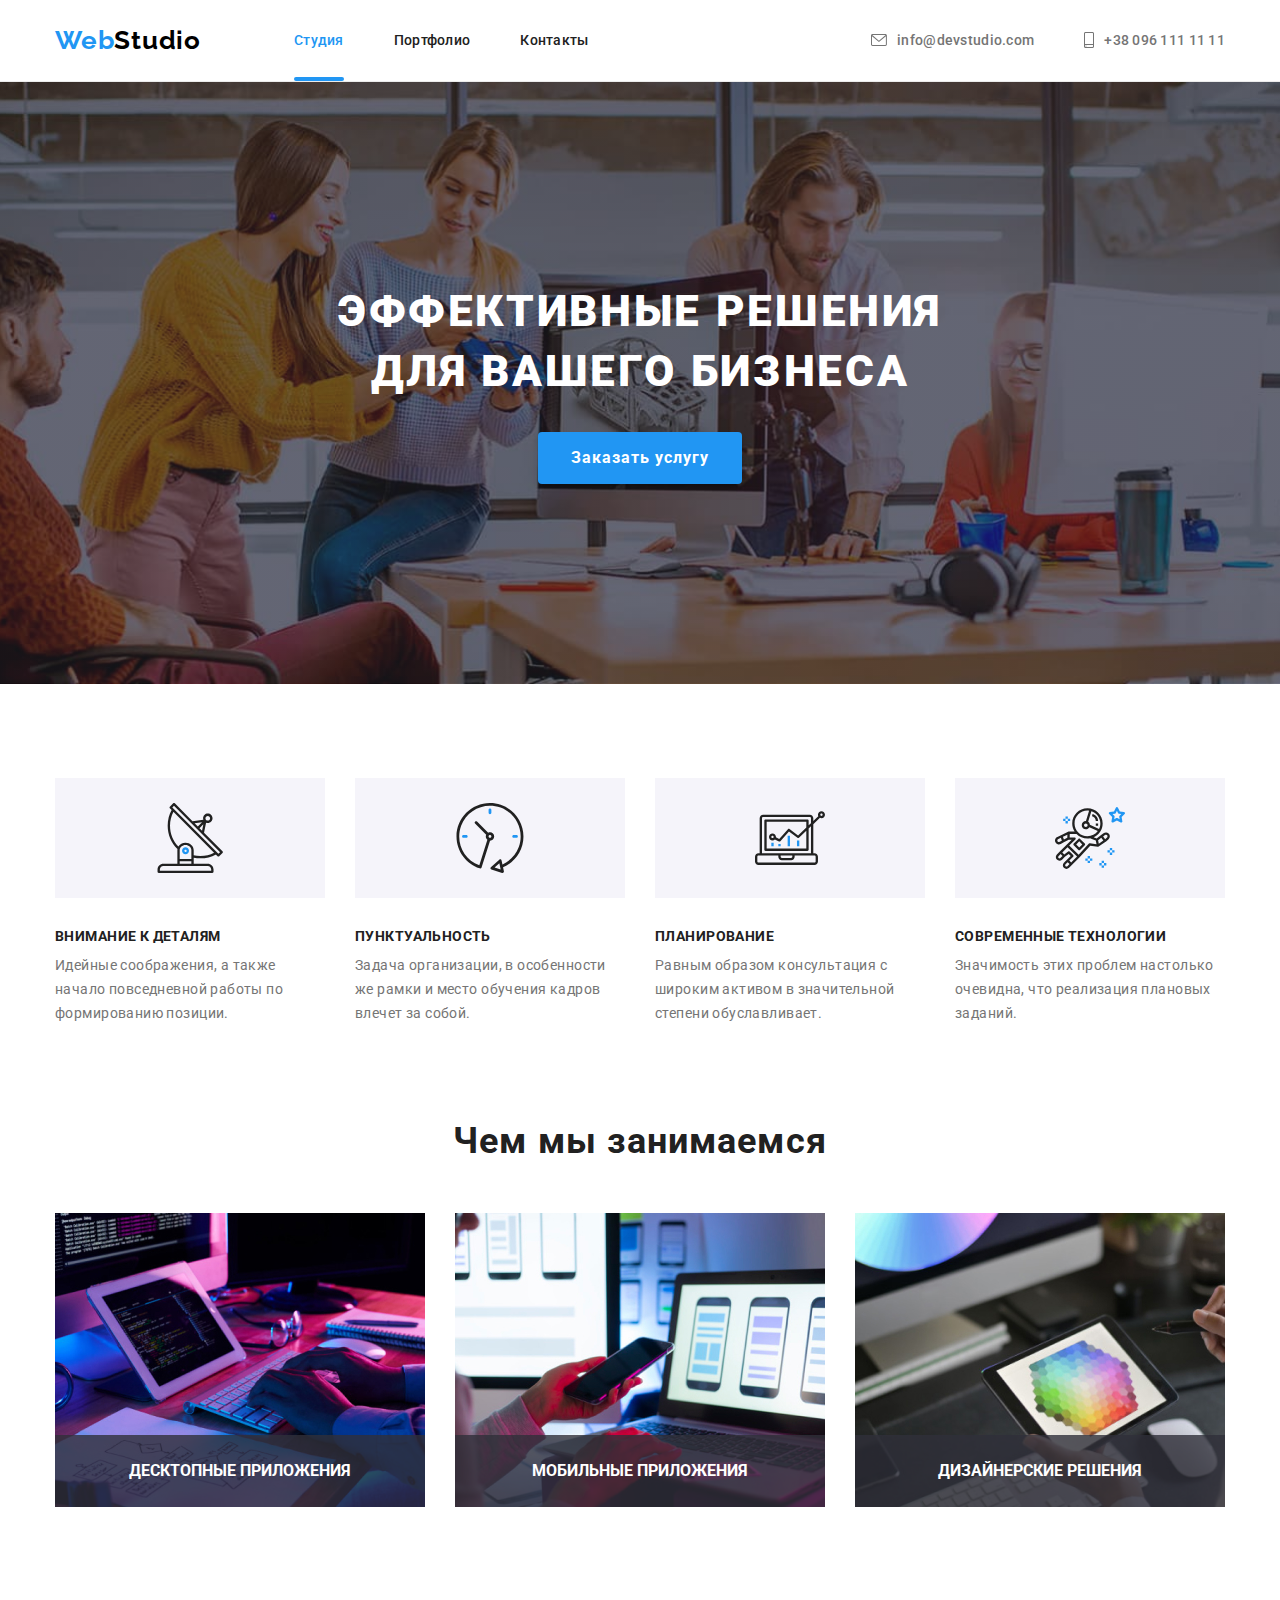
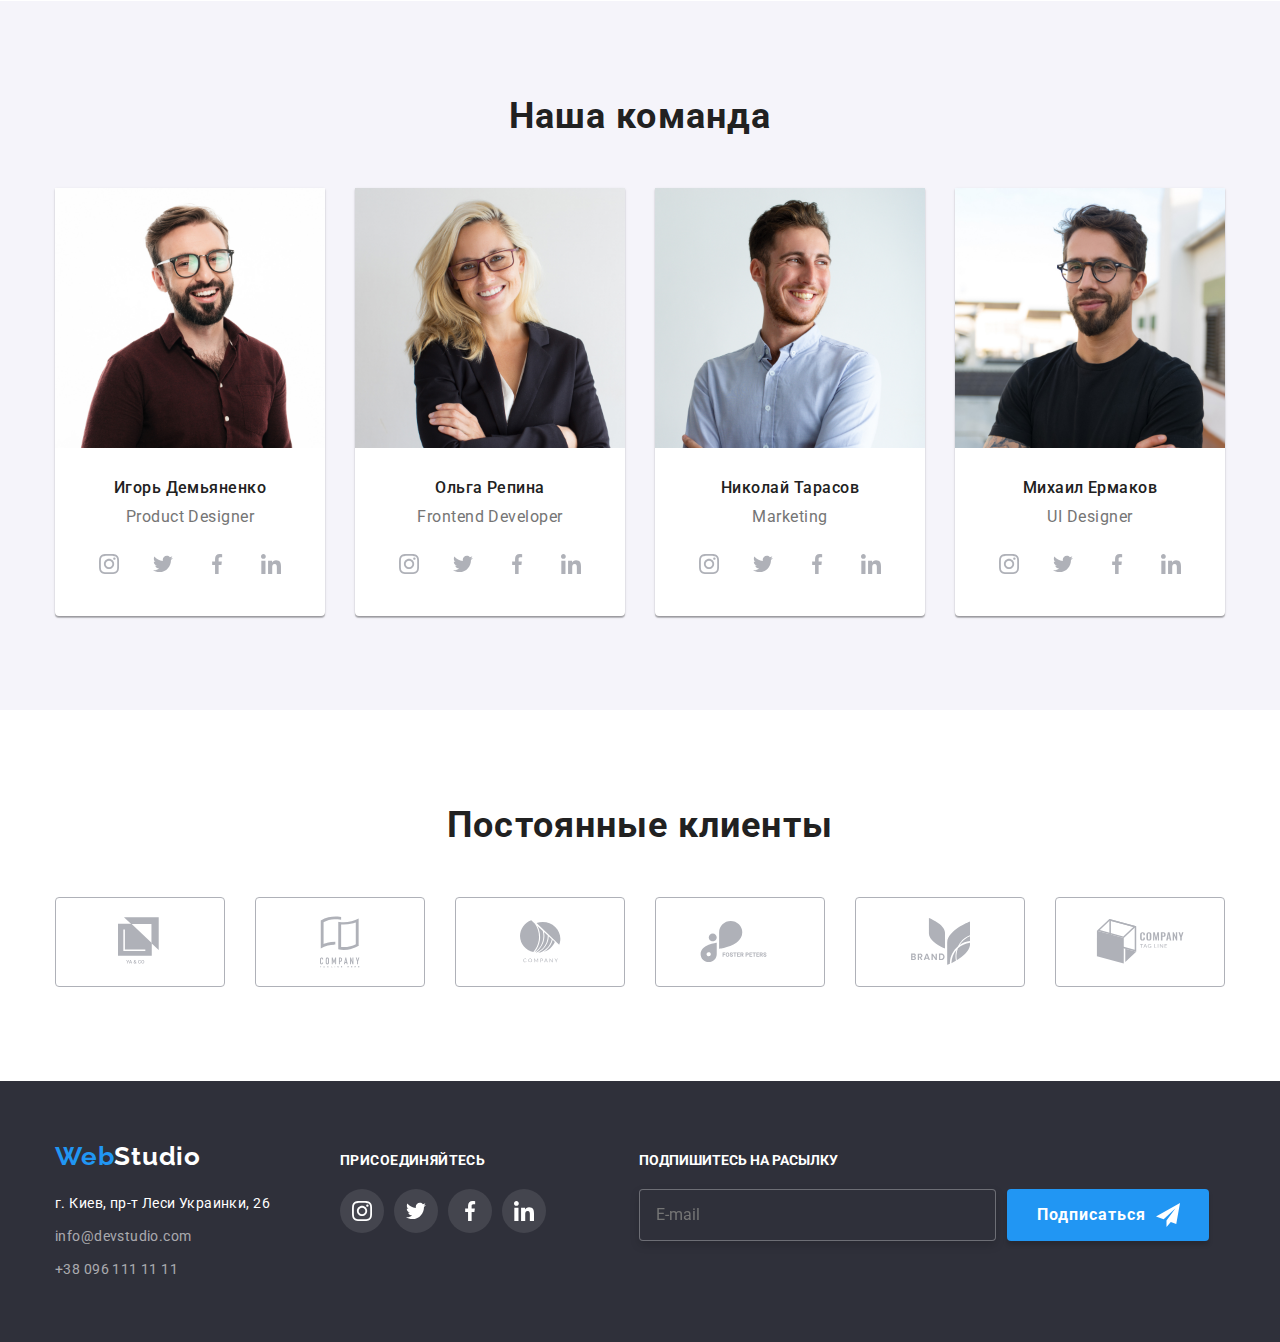
==== commit f1102d44: "HW7-1" ====
--- a/index.html
+++ b/index.html
@@ -10,13 +10,13 @@
       rel="stylesheet"
     />
     <link rel="stylesheet" href="./css/modern-normalize.css" />
-    <link rel="stylesheet" href="./css/styles.css" />
+    <link rel="stylesheet" href="./css/main.min.css" />
   </head>
   <body>
     <!--Header-->
-    <header>
+    <header class="header">
       <!--CONTAINER-->
-      <div class="container header">
+      <div class="container container__header">
         <nav class="header-nav">
           <a href="./index.html" class="logo">
             Web<span class="logo__subtext">Studio</span>
@@ -391,7 +391,7 @@
     <!--Footer-->
     <footer class="footer">
       <!--CONTAINER-->
-      <div class="container footer-content">
+      <div class="container container__footer">
         <div>
           <a href="./index.html" class="logo">
             Web<span class="logo__subtext--white">Studio</span>
--- a/css/main.min.css
+++ b/css/main.min.css
@@ -0,0 +1,2 @@
+:root{--active-elements: rgba(33, 150, 243, 1);--title-text: rgba(33, 33, 33, 1);--description-text: rgba(117, 117, 117, 1);--hero-title: rgba(255, 255, 255, 1);--footer-contacts-op60: rgba(255, 255, 255, 0.6);--background-header: rgba(255, 255, 255, 1);--background-hero: rgba(47, 48, 58, 1);--backgound-team: rgba(245, 244, 250, 1);--icons-color: rgba(175, 177, 184, 1)}body{font-family:'Roboto', sans-serif}header{background-color:var(--background-header)}footer{background-color:var(--background-hero)}ul{list-style-type:none}img{display:block;max-width:100%;height:auto}textarea{resize:none}h1,h2,h3,h4,h5,h6,p{margin-top:0px;margin-bottom:0px}body.modal-open{overflow:hidden}.visually-hidden{position:absolute;clip:rect(0 0 0 0);width:1px;height:1px;margin:-1px}.container{width:1200px;padding:0px 15px;margin:0 auto}.logo{font-family:'Raleway', sans-serif;text-decoration:none;color:#2196f3;font-weight:700;font-size:26px;line-height:1.19;letter-spacing:0.03em}.logo__subtext{color:#000000}.logo__subtext--white{color:#fff}.header{border-bottom:1px solid #ececec}.container__header{display:-webkit-box;display:-ms-flexbox;display:flex;-webkit-box-pack:justify;-ms-flex-pack:justify;justify-content:space-between}.header-nav{display:-webkit-box;display:-ms-flexbox;display:flex;-webkit-box-pack:justify;-ms-flex-pack:justify;justify-content:space-between;-webkit-box-align:center;-ms-flex-align:center;align-items:center}.nav-list{display:-webkit-box;display:-ms-flexbox;display:flex;margin-left:93px;margin-top:0px;margin-bottom:0px;padding:0px}.nav-list__item:not(:last-child){margin-right:50px}.nav-list__link{position:relative;display:block;padding-top:32px;padding-bottom:32px;text-decoration:none;color:var(--title-text);font-weight:500;font-size:14px;line-height:1.21;letter-spacing:0.02em;-webkit-transition:color 250ms cubic-bezier(0.4, 0, 0.2, 1);transition:color 250ms cubic-bezier(0.4, 0, 0.2, 1)}.nav-list__link:hover,.nav-list__link:focus{color:var(--active-elements)}.nav-list__link.current{color:var(--active-elements)}.current:after{position:absolute;content:'';left:0;bottom:0;width:100%;height:4px;border-radius:2px;background-color:var(--active-elements)}.contacts{display:-webkit-box;display:-ms-flexbox;display:flex;-webkit-box-align:center;-ms-flex-align:center;align-items:center;margin-left:auto}.contacts-list{display:-webkit-box;display:-ms-flexbox;display:flex;margin:0px;padding:0px}.contacts-list__item:not(:last-child){margin-right:50px}.contacts-list__link{text-decoration:none;color:var(--description-text);font-weight:500;font-size:14px;line-height:1.21;letter-spacing:0.02em;padding-top:32px;padding-bottom:32px;display:-webkit-box;display:-ms-flexbox;display:flex;-webkit-box-align:center;-ms-flex-align:center;align-items:center;-webkit-transition:color 250ms cubic-bezier(0.4, 0, 0.2, 1);transition:color 250ms cubic-bezier(0.4, 0, 0.2, 1)}.contacts-list__link:hover,.contacts-list__link:focus{color:var(--active-elements)}.contacts-list__icon{margin-right:10px;fill:currentColor}.contacts-list__icon:hover,.contacts-list__icon:focus{fill:var(--active-elements)}.hero{background-color:var(--background-hero);text-align:center;padding-top:200px;padding-bottom:200px;background-image:-webkit-gradient(linear, left top, right top, from(rgba(47,48,58,0.4)), to(rgba(47,48,58,0.4))),url(../images/hero.jpg);background-image:linear-gradient(to right, rgba(47,48,58,0.4), rgba(47,48,58,0.4)),url(../images/hero.jpg);background-repeat:no-repeat;background-size:cover;background-position:center}.container-hero{max-width:1600px;max-height:600px;margin:0 auto}.hero-title{color:var(--hero-title);font-weight:900;font-size:44px;line-height:1.36;text-align:center;text-transform:uppercase;letter-spacing:0.06em;margin-bottom:30px}.hero-button{background-color:var(--active-elements);color:var(--background-header);font-weight:700;font-size:16px;line-height:1.87;letter-spacing:0.06em;text-decoration:none;display:-webkit-box;display:-ms-flexbox;display:flex;margin-right:auto;margin-left:auto;border-radius:4px;padding:10px 32px;cursor:pointer;border:1px solid transparent;-webkit-box-shadow:0px 4px 4px rgba(0,0,0,0.25);box-shadow:0px 4px 4px rgba(0,0,0,0.25);-webkit-transition:background-color 250ms cubic-bezier(0.4, 0, 0.2, 1);transition:background-color 250ms cubic-bezier(0.4, 0, 0.2, 1)}.hero-button:hover,.hero-button:focus{background:#188ce8;-webkit-box-shadow:0px 4px 4px rgba(0,0,0,0.15);box-shadow:0px 4px 4px rgba(0,0,0,0.15);border-radius:4px}.features{padding-top:94px;padding-bottom:94px}.features-list{display:-webkit-box;display:-ms-flexbox;display:flex;margin:0px;padding:0px;-webkit-box-pack:justify;-ms-flex-pack:justify;justify-content:space-between}.features-list__item{-ms-flex-preferred-size:calc(100% / 4 - 30px);flex-basis:calc(100% / 4 - 30px);margin-right:30px}.features-list__item:last-child{margin-right:0px}.features-list__image{display:-webkit-box;display:-ms-flexbox;display:flex;background-color:var(--backgound-team);width:270px;height:120px;-webkit-box-align:center;-ms-flex-align:center;align-items:center;-webkit-box-pack:center;-ms-flex-pack:center;justify-content:center;margin-bottom:30px}.features-list__title{color:var(--title-text);font-weight:700;font-size:14px;font-style:normal;line-height:1.21;letter-spacing:0.03em;text-transform:uppercase;margin-bottom:10px}.features-list__description{color:var(--description-text);font-weight:400;font-size:14px;line-height:1.71;letter-spacing:0.03em}.busyness{padding-bottom:94px}.busyness-tilte{color:var(--title-text);font-weight:700;font-size:36px;line-height:1.19;letter-spacing:0.03em;text-align:center;padding-bottom:50px}.busyness-list{display:-webkit-box;display:-ms-flexbox;display:flex;margin:0px;padding:0px}.busyness-list__item:not(:last-child){width:370px;margin-right:30px}.busyness-list__item{position:relative}.busyness-list__title{font-weight:700;line-height:1.14;text-align:center;text-transform:uppercase;position:absolute;bottom:0;left:50%;-webkit-transform:translate(-50%, 0);transform:translate(-50%, 0);width:100%;padding-top:27px;padding-bottom:27px;color:var(--hero-title);background:rgba(47,48,58,0.8)}.team{background-color:var(--backgound-team);padding-top:94px;padding-bottom:94px}.team-title{color:var(--title-text);font-weight:700;font-size:36px;line-height:1.19;letter-spacing:0.03em;text-align:center;padding-bottom:50px}.team-list{display:-webkit-box;display:-ms-flexbox;display:flex;margin:0px;padding:0px;-webkit-box-pack:justify;-ms-flex-pack:justify;justify-content:space-between}.team-list__item{background-color:#ffffff;width:270px;-ms-flex-preferred-size:calc(100% / 4 - 30px);flex-basis:calc(100% / 4 - 30px);text-align:center;-webkit-box-shadow:0px 1px 3px rgba(0,0,0,0.12),0px 1px 1px rgba(0,0,0,0.14),0px 2px 1px rgba(0,0,0,0.2);box-shadow:0px 1px 3px rgba(0,0,0,0.12),0px 1px 1px rgba(0,0,0,0.14),0px 2px 1px rgba(0,0,0,0.2);border-radius:0px 0px 4px 4px}.team-list__member{color:var(--title-text);font-weight:500;font-size:16px;line-height:1.19;letter-spacing:0.03em;padding-top:30px;padding-bottom:10px}.team-list__position{color:var(--description-text);font-size:16px;line-height:1.19;letter-spacing:0.03em;padding-bottom:16px}.social-list{display:-webkit-box;display:-ms-flexbox;display:flex;margin-right:32px;margin-bottom:30px;margin-left:32px;padding:0px}.social-list__item:not(:last-child){margin-right:10px}.social-list__link{display:-webkit-box;display:-ms-flexbox;display:flex;-webkit-box-align:center;-ms-flex-align:center;align-items:center;-webkit-box-pack:center;-ms-flex-pack:center;justify-content:center;width:44px;height:44px;border-radius:50%;-webkit-transition:background-color 250ms cubic-bezier(0.4, 0, 0.2, 1);transition:background-color 250ms cubic-bezier(0.4, 0, 0.2, 1)}.social-list__link:hover,.social-list__link:focus{background-color:var(--active-elements)}.social-list__icon{fill:var(--icons-color)}.social-list__link:hover .social-list__icon,.social-list__link:focus .social-list__icon{fill:var(--hero-title)}.clients{padding-top:94px;padding-bottom:94px}.clients-title{color:var(--title-text);font-weight:700;font-size:36px;line-height:1.19;letter-spacing:0.03em;text-align:center;margin-bottom:50px}.clients-list{display:-webkit-box;display:-ms-flexbox;display:flex;-webkit-box-pack:justify;-ms-flex-pack:justify;justify-content:space-between;padding:0px;margin:0px}.clients-list:not(:last-child){margin-right:30px}.clients-list__link{display:-webkit-box;display:-ms-flexbox;display:flex;-webkit-box-align:center;-ms-flex-align:center;align-items:center;-webkit-box-pack:center;-ms-flex-pack:center;justify-content:center;width:170px;height:90px;border:1px solid var(--icons-color);border-radius:4px;-webkit-transition:border-color 250ms cubic-bezier(0.4, 0, 0.2, 1);transition:border-color 250ms cubic-bezier(0.4, 0, 0.2, 1)}.clients-list__link:hover,.clients-list__link:focus{border-color:var(--active-elements)}.clients-list__icon{fill:var(--icons-color);-webkit-transition:fill 250ms cubic-bezier(0.4, 0, 0.2, 1);transition:fill 250ms cubic-bezier(0.4, 0, 0.2, 1)}.clients-list__link:focus .clients-list__icon,.clients-list__link:hover .clients-list__icon{fill:var(--active-elements)}.footer{padding-top:60px;padding-bottom:60px}.container__footer{display:-webkit-box;display:-ms-flexbox;display:flex;-webkit-box-align:baseline;-ms-flex-align:baseline;align-items:baseline}.footer-list{display:block;margin:0px;padding-left:0px}.footer-list__item:not(:last-child){padding-bottom:9px;margin-bottom:0px}.footer-list__adress{font-style:normal;color:var(--hero-title);text-decoration:none;font-weight:400;font-size:14px;line-height:1.71;letter-spacing:0.03em;padding-top:20px}.footer-list__contacts{color:var(--footer-contacts-op60);text-decoration:none;font-style:normal;font-weight:400;font-size:14px;line-height:1.71;letter-spacing:0.03em}.subscribe{display:block;margin-left:70px;margin-right:93px}.subscribe-title{color:var(--hero-title);font-weight:700;font-size:14px;line-height:1.14;letter-spacing:0.03em;text-transform:uppercase;margin-bottom:20px}.subscribe-list{display:-webkit-box;display:-ms-flexbox;display:flex;margin:0px;padding:0px}.subscribe-list__item:not(:last-child){margin-right:10px}.subscribe-list__link{display:-webkit-box;display:-ms-flexbox;display:flex;width:44px;height:44px;border-radius:50%;padding:12px;background:rgba(255,255,255,0.1);-webkit-transition:background-color 250ms cubic-bezier(0.4, 0, 0.2, 1);transition:background-color 250ms cubic-bezier(0.4, 0, 0.2, 1)}.subscribe-list__link:hover,.subscribe-list__link:focus{background:var(--active-elements)}.subscribe-list__icon{fill:var(--hero-title)}.mailing{display:-webkit-box;display:-ms-flexbox;display:flex;-webkit-box-orient:vertical;-webkit-box-direction:normal;-ms-flex-direction:column;flex-direction:column;width:570px;height:86px}.mailing__title{font-weight:700;font-size:14px;line-height:1.14;text-transform:uppercase;margin-bottom:20px;color:var(--hero-title)}.mailing__form{display:-webkit-box;display:-ms-flexbox;display:flex}.mailing__input{display:inline-block;width:100%;padding-top:15px;padding-bottom:15px;padding-left:16px;margin-right:11px;color:#ffffff;background:#2f303a;border:1px solid rgba(255,255,255,0.3);-webkit-box-sizing:border-box;box-sizing:border-box;-webkit-filter:drop-shadow(0px 4px 4px rgba(0,0,0,0.15));filter:drop-shadow(0px 4px 4px rgba(0,0,0,0.15));border-radius:4px}.mailing__input:focus{border:1px solid var(--active-elements);outline:currentColor}.mailing-button{background-color:var(--active-elements);color:var(--hero-title);font-weight:700;font-size:16px;line-height:1.87;letter-spacing:0.06em;text-decoration:none;display:-webkit-inline-box;display:-ms-inline-flexbox;display:inline-flex;-webkit-box-pack:center;-ms-flex-pack:center;justify-content:center;-webkit-box-align:center;-ms-flex-align:center;align-items:center;text-align:center;border-radius:4px;margin:0;padding-top:10px;padding-right:28px;padding-bottom:10px;padding-left:29px;cursor:pointer;border:1px solid transparent;-webkit-box-shadow:0px 4px 4px rgba(0,0,0,0.15);box-shadow:0px 4px 4px rgba(0,0,0,0.15)}.mailing-button:hover,.mailing-button:focus{background:#188ce8;-webkit-box-shadow:0px 4px 4px rgba(0,0,0,0.15);box-shadow:0px 4px 4px rgba(0,0,0,0.15);border-radius:4px}.mailing-button__icon{width:24px;height:24px;margin-left:10px;fill:var(--hero-title)}.backdrop{position:fixed;top:0px;left:0px;width:100%;height:100%;background:rgba(0,0,0,0.2);opacity:1;-webkit-transition:opacity 250ms cubic-bezier(0.4, 0, 0.2, 1);transition:opacity 250ms cubic-bezier(0.4, 0, 0.2, 1)}.backdrop.is-hidden{opacity:0;pointer-events:none;visibility:visible}.modal{position:absolute;top:50%;left:50%;-webkit-transform:translate(-50%, -50%);transform:translate(-50%, -50%);width:528px;height:581px;border-radius:4px;background-color:var(--background-header)}.button-close{position:absolute;top:8px;right:8px;width:30px;height:30px;border-radius:50%;cursor:pointer;border:1px solid rgba(0,0,0,0.1);background-color:#fff;padding:0px}.button-close__icon{display:block;margin-left:auto;margin-right:auto;fill:#000000;-webkit-transition:fill 250ms cubic-bezier(0.4, 0, 0.2, 1);transition:fill 250ms cubic-bezier(0.4, 0, 0.2, 1)}.button-close:hover .button-close__icon,.button-close:focus .button-close__icon{fill:var(--active-elements)}.modal-form{padding:40px;margin-right:0px}.modal-form__title{font-weight:700;font-size:20px;line-height:1.15;text-align:center;letter-spacing:0.03em;padding-bottom:12px;color:var(--title-text)}.modal-form__field{display:-webkit-box;display:-ms-flexbox;display:flex;-webkit-box-orient:vertical;-webkit-box-direction:normal;-ms-flex-direction:column;flex-direction:column}.modal-form__label{font-size:12px;line-height:1.17;letter-spacing:0.01em;margin-bottom:4px;color:var(--description-text)}.modal-form__item{display:-webkit-box;display:-ms-flexbox;display:flex;position:relative}.modal-form__input{margin-bottom:10px;padding:11px 12px;padding-left:42px;border:1px solid rgba(33,33,33,0.2);-webkit-box-sizing:border-box;box-sizing:border-box;border-radius:4px;width:100%;height:40px;cursor:pointer;-webkit-transition:border 250ms cubic-bezier(0.4, 0, 0.2, 1);transition:border 250ms cubic-bezier(0.4, 0, 0.2, 1)}.modal-form__input:focus-within{border:1px solid var(--active-elements);outline:currentColor}.modal-form__icon{position:absolute;top:40%;left:15px;-webkit-transform:translateY(-50%);transform:translateY(-50%);display:inline-block;-webkit-transition:fill 250ms cubic-bezier(0.4, 0, 0.2, 1);transition:fill 250ms cubic-bezier(0.4, 0, 0.2, 1)}.modal-form__input:focus ~ .modal-form__icon{fill:var(--active-elements)}.modal-form__textarea{padding:12px 16px;margin-bottom:20px;height:120px;border:1px solid rgba(33,33,33,0.2);-webkit-box-sizing:border-box;box-sizing:border-box;border-radius:4px;cursor:pointer;-webkit-transition:border 250ms cubic-bezier(0.4, 0, 0.2, 1);transition:border 250ms cubic-bezier(0.4, 0, 0.2, 1)}.modal-form__textarea:focus{border:1px solid var(--active-elements);outline:currentColor}.modal-form__textarea::-webkit-input-placeholder{font-size:12px;color:rgba(117,117,117,0.5)}.modal-form__textarea:-ms-input-placeholder{font-size:12px;color:rgba(117,117,117,0.5)}.modal-form__textarea::-ms-input-placeholder{font-size:12px;color:rgba(117,117,117,0.5)}.modal-form__textarea::placeholder{font-size:12px;color:rgba(117,117,117,0.5)}.checkbox{padding-bottom:30px}.checkbox__item{position:relative;font-weight:400;font-size:14px;line-height:1.71;letter-spacing:0.03em;color:#757575}.checkbox__input{position:absolute;-webkit-appearance:none;-moz-appearance:none;appearance:none}.checkbox__icon{display:inline-block;content:'';width:16px;height:15px;margin-right:8px;margin-left:12px;border:2px solid #212121;border-radius:2px;-webkit-transform:translateY(20%);transform:translateY(20%);-webkit-transition:color 250ms cubic-bezier(0.4, 0, 0.2, 1);transition:color 250ms cubic-bezier(0.4, 0, 0.2, 1)}.checkbox__input:checked+.checkbox__icon{border-color:var(--active-elements);background-color:var(--active-elements);background-image:url(../images/check.svg);background-size:contain;background-origin:border-box;-webkit-transition:background-color 250ms cubic-bezier(0.4, 0, 0.2, 1);transition:background-color 250ms cubic-bezier(0.4, 0, 0.2, 1)}.checkbox__link{color:var(--active-elements);text-decoration-skip-ink:none}.modal-button{background-color:var(--active-elements);color:var(--background-header);font-weight:700;font-size:16px;line-height:1.87;letter-spacing:0.06em;text-decoration:none;display:-webkit-box;display:-ms-flexbox;display:flex;margin-right:auto;margin-left:auto;border-radius:4px;padding:10px 55px 10px 56px;cursor:pointer;border:1px solid transparent;-webkit-box-shadow:0px 4px 4px rgba(0,0,0,0.25);box-shadow:0px 4px 4px rgba(0,0,0,0.25);-webkit-transition:background-color 250ms cubic-bezier(0.4, 0, 0.2, 1);transition:background-color 250ms cubic-bezier(0.4, 0, 0.2, 1)}.modal-button:hover,.modal-button:focus{background:#188ce8;-webkit-box-shadow:0px 4px 4px rgba(0,0,0,0.15);box-shadow:0px 4px 4px rgba(0,0,0,0.15);border-radius:4px}.portfolio{padding-bottom:94px}.portfolio-nav{display:-webkit-box;display:-ms-flexbox;display:flex;padding-top:94px;padding-bottom:50px;margin:0px;padding-left:0;-webkit-box-pack:center;-ms-flex-pack:center;justify-content:center}.portfolio-nav__item:not(:last-child){margin-right:8px;padding-left:0px}.portfolio-nav__button{display:block;font-family:'Roboto', sans-serif;background-color:#f5f4fa;color:#212121;font-weight:500;font-size:16px;line-height:1.62;letter-spacing:0.03em;border-radius:4px;border:none;padding:6px 22px;-webkit-transition:color 250ms cubic-bezier(0.4, 0, 0.2, 1),background-color 250ms cubic-bezier(0.4, 0, 0.2, 1),-webkit-box-shadow 250ms cubic-bezier(0.4, 0, 0.2, 1);transition:color 250ms cubic-bezier(0.4, 0, 0.2, 1),background-color 250ms cubic-bezier(0.4, 0, 0.2, 1),-webkit-box-shadow 250ms cubic-bezier(0.4, 0, 0.2, 1);transition:color 250ms cubic-bezier(0.4, 0, 0.2, 1),background-color 250ms cubic-bezier(0.4, 0, 0.2, 1),box-shadow 250ms cubic-bezier(0.4, 0, 0.2, 1);transition:color 250ms cubic-bezier(0.4, 0, 0.2, 1),background-color 250ms cubic-bezier(0.4, 0, 0.2, 1),box-shadow 250ms cubic-bezier(0.4, 0, 0.2, 1),-webkit-box-shadow 250ms cubic-bezier(0.4, 0, 0.2, 1)}.portfolio-nav__button:hover,.portfolio-nav__button:focus{color:var(--hero-title);background:var(--active-elements);-webkit-box-shadow:0px 3px 1px rgba(0,0,0,0.1),0px 1px 2px rgba(0,0,0,0.08),0px 2px 2px rgba(0,0,0,0.12);box-shadow:0px 3px 1px rgba(0,0,0,0.1),0px 1px 2px rgba(0,0,0,0.08),0px 2px 2px rgba(0,0,0,0.12)}.card-set{display:-webkit-box;display:-ms-flexbox;display:flex;-ms-flex-wrap:wrap;flex-wrap:wrap;margin-right:-30px;margin-bottom:-30px;margin-top:0px;padding-left:0px;padding-right:0px}.card-set__item{display:block;background-color:var(--background-header);-ms-flex-preferred-size:calc(100% / 3 - 30px);flex-basis:calc(100% / 3 - 30px);margin-right:30px;margin-bottom:30px}.card-set__item:nth-child(3n+3){margin-right:0px;padding-right:0px}.card-set__link{display:block;text-decoration:none;-webkit-transition:-webkit-box-shadow 250ms cubic-bezier(0.4, 0, 0.2, 1);transition:-webkit-box-shadow 250ms cubic-bezier(0.4, 0, 0.2, 1);transition:box-shadow 250ms cubic-bezier(0.4, 0, 0.2, 1);transition:box-shadow 250ms cubic-bezier(0.4, 0, 0.2, 1), -webkit-box-shadow 250ms cubic-bezier(0.4, 0, 0.2, 1)}.card-set__link:hover,.card-set__link:focus{-webkit-box-shadow:0px 1px 1px rgba(0,0,0,0.12),0px 4px 4px rgba(0,0,0,0.06),1px 4px 6px rgba(0,0,0,0.16);box-shadow:0px 1px 1px rgba(0,0,0,0.12),0px 4px 4px rgba(0,0,0,0.06),1px 4px 6px rgba(0,0,0,0.16)}.card-set__card{position:relative;overflow:hidden}.card-set__overlay{position:absolute;font-size:18px;line-height:1.56;letter-spacing:0.03em;width:100%;padding:63px 24px;left:0;top:294px;color:var(--hero-title);background:rgba(33,150,243,0.9);-webkit-transform:translateY 294px;transform:translateY 294px;-webkit-transition:-webkit-transform 250ms cubic-bezier(0.4, 0, 0.2, 1);transition:-webkit-transform 250ms cubic-bezier(0.4, 0, 0.2, 1);transition:transform 250ms cubic-bezier(0.4, 0, 0.2, 1);transition:transform 250ms cubic-bezier(0.4, 0, 0.2, 1), -webkit-transform 250ms cubic-bezier(0.4, 0, 0.2, 1)}.card-set__link:hover .card-set__overlay,.card-set__link:focus .card-set__overlay{-webkit-transform:translateY(-100%);transform:translateY(-100%)}.card-set__tumb{padding:20px 24px;border:solid #eeeeee;border-width:0px 1px 1px 1px}.card-set__title{color:var(--title-text);font-weight:700;font-size:18px;line-height:2;letter-spacing:0.06em;margin-bottom:4px}.card-set__text{color:var(--description-text);font-weight:400;font-size:16px;line-height:1.87;letter-spacing:0.03em}
+/*# sourceMappingURL=main.min.css.map */